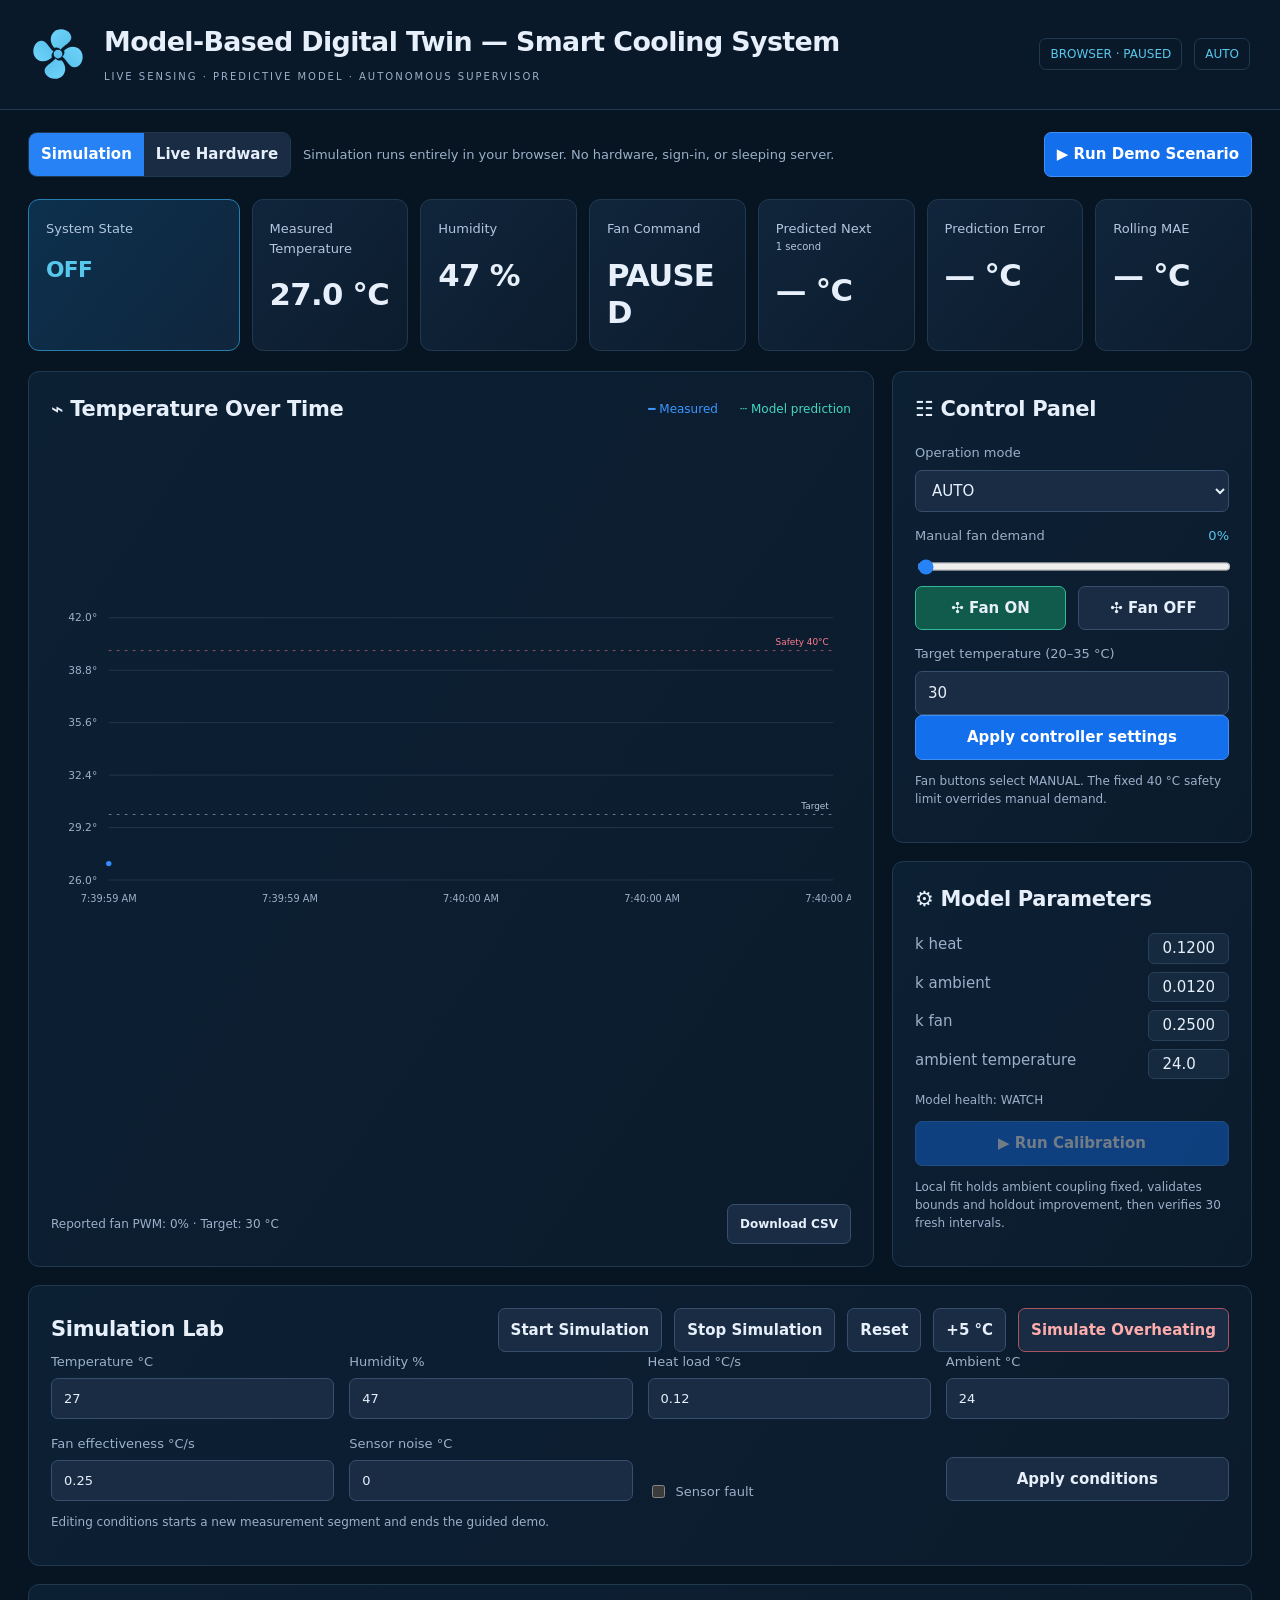
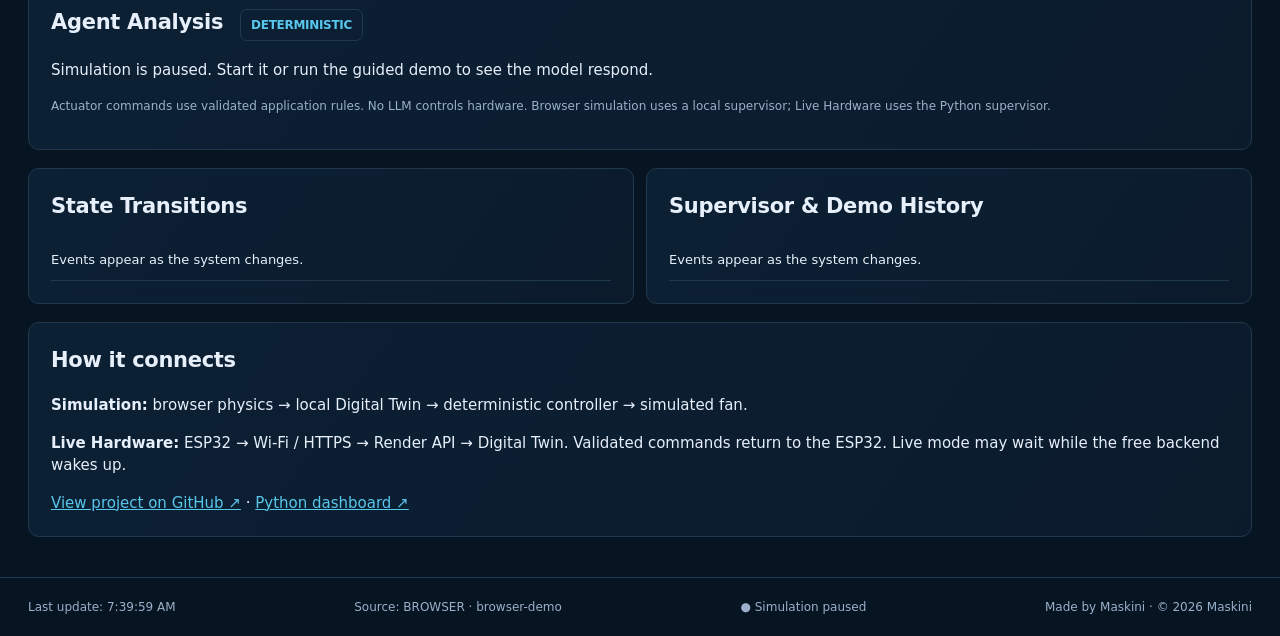
==== web/index.html @ 8b924af4 "Add instant browser simulation dashboard and GitHub Pages frontend" ====
<!doctype html><html lang="en"><head><meta charset="utf-8"><meta name="viewport" content="width=device-width,initial-scale=1"><meta name="description" content="Interactive Model-Based Smart Cooling Digital Twin by Maskini. Run a free browser simulation with deterministic safety control, thermal prediction and model calibration."><title>Smart Cooling Digital Twin · Maskini</title><link rel="icon" href="fan.svg" type="image/svg+xml"><link rel="stylesheet" href="style.css"><script type="module" src="app.mjs"></script></head><body>
<header><div class="brand"><img src="fan.svg" alt="" width="56" height="56"><div><h1>Model-Based Digital Twin <span>— Smart Cooling System</span></h1><p>LIVE SENSING · PREDICTIVE MODEL · AUTONOMOUS SUPERVISOR</p></div></div><div class="badges"><span id="connection" class="badge">BROWSER · READY</span><span id="modeBadge" class="badge">AUTO</span></div></header>
<main><section class="modebar"><div class="segmented" aria-label="Operating mode"><button id="simulation" aria-pressed="true">Simulation</button><button id="live" aria-pressed="false">Live Hardware</button></div><p id="modeHelp">Simulation runs entirely in your browser. No hardware, sign-in, or sleeping server.</p><button id="demo" class="primary">▶ Run Demo Scenario</button></section>
<div id="notice" role="status" aria-live="polite"></div>
<section class="metrics" aria-label="System overview">
<article class="state-card"><label>System State</label><strong id="state">OFF</strong></article><article><label>Measured Temperature</label><strong id="temperature">27.0 <small>°C</small></strong></article><article><label>Humidity</label><strong id="humidity">47 <small>%</small></strong></article><article><label>Fan Command</label><strong id="fan">PAUSED</strong></article><article><label>Predicted Next <small id="horizon">1 second</small></label><strong id="prediction">—</strong></article><article><label>Prediction Error</label><strong id="error">—</strong></article><article><label>Rolling MAE</label><strong id="mae">—</strong></article></section>
<div class="workspace"><section class="panel chart-panel"><div class="panel-title"><h2>⌁ Temperature Over Time</h2><div class="legend"><span>━ Measured</span><span>┄ Model prediction</span></div></div><svg id="chart" viewBox="0 0 900 380" role="img" aria-label="Measured and predicted temperature over time"></svg><div class="chart-bottom"><span id="chartHelp">Start the simulation to collect measurements.</span><button id="download">Download CSV</button></div></section>
<aside><section class="panel"><h2>☷ Control Panel</h2><form id="controller"><label for="controlMode">Operation mode</label><select id="controlMode"><option>AUTO</option><option>MANUAL</option></select><label for="manual">Manual fan demand <output id="manualValue">0%</output></label><input id="manual" type="range" min="0" max="100" value="0"><div class="two"><button type="button" id="fanOn" class="on">✣ Fan ON</button><button type="button" id="fanOff">✣ Fan OFF</button></div><label for="target">Target temperature (20–35 °C)</label><input id="target" type="number" min="20" max="35" step="0.5" value="30" required><button class="primary" type="submit">Apply controller settings</button><p class="muted">Fan buttons select MANUAL. The fixed 40 °C safety limit overrides manual demand.</p></form><details id="owner"><summary>Owner access</summary><p>Live controls require your backend admin token. It is held only in memory for this tab.</p><label for="token">Admin API token</label><input id="token" type="password" autocomplete="off"><button id="unlock">Use token</button><button id="lock">Lock controls</button></details></section>
<section class="panel"><h2>⚙ Model Parameters</h2><dl id="parameters"></dl><p id="modelHealth" class="muted"></p><button id="calibrate" class="primary">▶ Run Calibration</button><p class="muted" id="calibrationHelp">Browser fit holds ambient coupling fixed, validates bounds and holdout improvement, then verifies 30 fresh intervals.</p></section></aside></div>
<section id="lab" class="panel"><div class="panel-title"><h2>Simulation Lab</h2><div class="buttons"><button id="start">Start Simulation</button><button id="stop">Stop Simulation</button><button id="reset">Reset</button><button id="increase">+5 °C</button><button id="overheat" class="danger">Simulate Overheating</button></div></div><form id="conditions" class="conditions"><label>Temperature °C<input id="editTemperature" type="number" min="-40" max="60" step="0.1" value="27" required></label><label>Humidity %<input id="editHumidity" type="number" min="0" max="100" step="1" value="47" required></label><label>Heat load °C/s<input id="heat" type="number" min="0" max="2" step="0.01" value="0.12" required></label><label>Ambient °C<input id="ambient" type="number" min="-10" max="50" step="0.1" value="24" required></label><label>Fan effectiveness °C/s<input id="effect" type="number" min="0" max="3" step="0.01" value="0.25" required></label><label>Sensor noise °C<input id="noise" type="number" min="0" max="1" step="0.01" value="0" required></label><label class="check"><input id="fault" type="checkbox">Sensor fault</label><button type="submit">Apply conditions</button></form><p class="muted">Editing conditions starts a new measurement segment and ends the guided demo.</p></section>
<section id="scenarioPanel" class="panel" hidden><h2 id="scenarioTitle">Guided Demo</h2><div class="steps"><span data-phase="NORMAL">1 · Normal</span><span data-phase="HEATING">2 · Heating</span><span data-phase="OVERHEATING">3 · Overheating</span><span data-phase="RECOVERING">4 · Recovering</span><span data-phase="COMPLETE">5 · Cooling off</span></div></section>
<section class="panel agent"><h2>Agent Analysis <span class="badge">DETERMINISTIC</span></h2><p id="analysis"></p><p class="muted">Actuator commands use validated application rules. No LLM controls hardware. Browser simulation uses a local supervisor; Live Hardware uses the Python supervisor.</p></section>
<div class="two bottom-panels"><section class="panel"><h2>State Transitions</h2><ol id="transitions" class="timeline"></ol></section><section class="panel"><h2>Supervisor & Demo History</h2><ol id="events" class="timeline"></ol></section></div>
<section class="panel architecture"><h2>How it connects</h2><p><b>Simulation:</b> browser physics → local Digital Twin → deterministic controller → simulated fan.</p><p><b>Live Hardware:</b> ESP32 → Wi-Fi / HTTPS → Render API → Digital Twin. Validated commands return to the ESP32. Live mode may wait while the free backend wakes up.</p><a href="https://github.com/Maskini/model-based-smart-cooling-digital-twin">View project on GitHub ↗</a> · <a href="https://smart-cooling-twin-demo.onrender.com/" target="_blank" rel="noopener">Python dashboard ↗</a></section>
</main><footer><span id="updated">Last update: —</span><span id="transport">Source: browser physics</span><span id="receiving">● Simulation paused</span><span>Made by Maskini · © 2026 Maskini</span></footer><noscript>This interactive simulation requires JavaScript. You can also visit the Python dashboard linked above.</noscript></body></html>
---- web/style.css ----
:root{color-scheme:dark;--bg:#071421;--panel:#0c1e31;--edge:#20394f;--text:#e6effa;--muted:#9bb0c9;--blue:#2782f5;--cyan:#58c7ec;--green:#38e7aa}*{box-sizing:border-box}body{margin:0;background:var(--bg);color:var(--text);font:15px/1.5 system-ui,-apple-system,BlinkMacSystemFont,"Segoe UI",sans-serif}header{display:flex;align-items:center;justify-content:space-between;gap:20px;padding:25px 30px;border-bottom:1px solid var(--edge);background:#0a1929}.brand{display:flex;align-items:center;gap:18px}.brand img{flex-shrink:0}.brand h1{font-size:clamp(20px,2.1vw,32px);line-height:1.3;margin:0;letter-spacing:-.6px}.brand p{font-size:10px;color:var(--muted);letter-spacing:2px;margin:9px 0 0}.badges,.buttons,.modebar,.panel-title,.chart-bottom{display:flex;align-items:center;gap:12px;flex-wrap:wrap}.badge{font-size:12px;display:inline-block;border:1px solid var(--edge);border-radius:7px;padding:6px 10px;color:var(--cyan);white-space:nowrap}main{max-width:2000px;margin:auto;padding:22px 28px}.modebar{margin-bottom:22px}.modebar p{flex:1;color:var(--muted);font-size:13px}.segmented{display:flex;background:#14283e;border:1px solid var(--edge);border-radius:9px;overflow:hidden}.segmented button{border:0;border-radius:0}.segmented button[aria-pressed=true]{background:var(--blue);color:white}.metrics{display:grid;grid-template-columns:1.35fr repeat(6,1fr);gap:12px;margin:20px 0}.metrics article{padding:19px 17px;min-height:140px;border:1px solid var(--edge);border-radius:11px;background:linear-gradient(130deg,#10253b,#0c1c2e)}.metrics label{display:block;color:#b3c6df;font-size:13px}.metrics strong{display:block;font-size:clamp(20px,2.4vw,37px);margin-top:18px;letter-spacing:-.7px;line-height:1.2;overflow-wrap:anywhere}.metrics small{font-size:14px;font-weight:400}.metrics label small{display:block;font-size:10px}.metrics .state-card{border-color:#287daf;background:linear-gradient(130deg,#0c304d,#10263d);color:var(--cyan)}#state{font-size:clamp(18px,1.7vw,29px)}.workspace{display:grid;grid-template-columns:minmax(0,2.35fr) minmax(295px,1fr);gap:18px}.panel{border:1px solid var(--edge);border-radius:11px;padding:22px;background:linear-gradient(125deg,#0c2034,#0b1b2c);margin-bottom:18px;min-width:0}h2{font-size:21px;margin:0 0 18px;letter-spacing:-.3px}.panel-title{justify-content:space-between}.panel-title h2{margin:0}.legend{display:flex;gap:22px;color:#3c97ff;font-size:12px}.legend span+span{color:#45d6c2}.chart-panel{display:flex;flex-direction:column}.chart-panel svg{width:100%;flex:1;min-height:330px;max-height:620px;margin-top:25px}.chart-bottom{justify-content:space-between;font-size:12px;color:var(--muted);margin-top:auto}button,select,input{font:inherit;color:var(--text);border:1px solid #354f6d;border-radius:7px;background:#192c44;padding:10px 12px;min-width:0}button{cursor:pointer;transition:background .15s,border-color .15s;font-weight:600}button:hover{background:#244469;border-color:#4b8ac4}button:disabled{opacity:.42;cursor:not-allowed}.primary{background:#146fec;border-color:#408ff6;color:white}.primary:hover{background:#2988fb}.on{background:#105b4b;border-color:#36b996}.danger{border-color:#aa5361;color:#ffacac}button:focus-visible,input:focus-visible,select:focus-visible,a:focus-visible{outline:3px solid var(--cyan);outline-offset:3px}form>label{display:block;color:var(--muted);font-size:13px;margin:14px 0 7px}#controller input,#controller select,#controller>button{width:100%}input[type=range]{padding:0;accent-color:var(--blue);height:25px}output{float:right;color:var(--cyan)}.two{display:grid;grid-template-columns:1fr 1fr;gap:12px}.muted{color:var(--muted);font-size:12px}.conditions{display:grid;grid-template-columns:repeat(4,1fr);gap:15px;align-items:end}.conditions input:not([type=checkbox]){display:block;width:100%;margin-top:6px}.conditions label{margin:0}.check{display:flex;align-items:center;gap:8px}details{margin-top:15px;color:var(--muted);font-size:13px}summary{cursor:pointer}details input{width:100%;margin:8px 0}dl{display:grid;grid-template-columns:1fr auto;gap:8px;margin:10px 0}dt{color:var(--muted)}dd{margin:0;background:#15293f;border:1px solid #2a4059;border-radius:6px;padding:3px 13px;font-variant-numeric:tabular-nums}#calibrate{width:100%}.steps{display:flex;gap:12px;flex-wrap:wrap}.steps span{border:1px solid var(--edge);padding:10px 17px;border-radius:8px;color:var(--muted)}.steps .active{border-color:var(--green);color:var(--green);background:#10352f}.timeline{list-style:none;padding:0;margin:0;max-height:250px;overflow:auto;font-size:13px}.timeline li{border-bottom:1px solid var(--edge);padding:10px 0}.timeline time{color:var(--muted);font-size:11px;display:block}a{color:var(--cyan)}footer{display:flex;gap:20px;justify-content:space-between;flex-wrap:wrap;border-top:1px solid var(--edge);padding:20px 28px;font-size:12px;color:var(--muted)}#notice:not(:empty){padding:12px 17px;background:#243040;border-left:3px solid #edb862;border-radius:6px;margin-bottom:15px}.good{color:var(--green)!important}.bad{color:#ff818b!important}[hidden]{display:none!important}.agent h2 .badge{margin-left:10px}#receiving.good{animation:pulse 2s infinite}@keyframes pulse{50%{opacity:.55}}@media(prefers-reduced-motion:reduce){*{animation:none!important;transition:none!important}}@media(max-width:1200px){.metrics{grid-template-columns:repeat(4,1fr)}.metrics article{min-height:115px}.metrics strong{font-size:28px}header{align-items:flex-start;flex-direction:column}}@media(max-width:800px){main{padding:15px}.workspace{grid-template-columns:1fr}.metrics{grid-template-columns:repeat(2,1fr)}.metrics article:last-child{grid-column:1/-1}.conditions{grid-template-columns:repeat(2,1fr)}.bottom-panels{grid-template-columns:1fr}.brand h1 span{display:block;font-size:16px}.brand img{width:44px;height:44px}header{padding:20px 15px}.panel{padding:17px}.chart-panel svg{min-height:260px}.modebar p{flex-basis:100%}.chart-panel .panel-title{gap:8px}.buttons button{font-size:12px}.badges{gap:6px}}
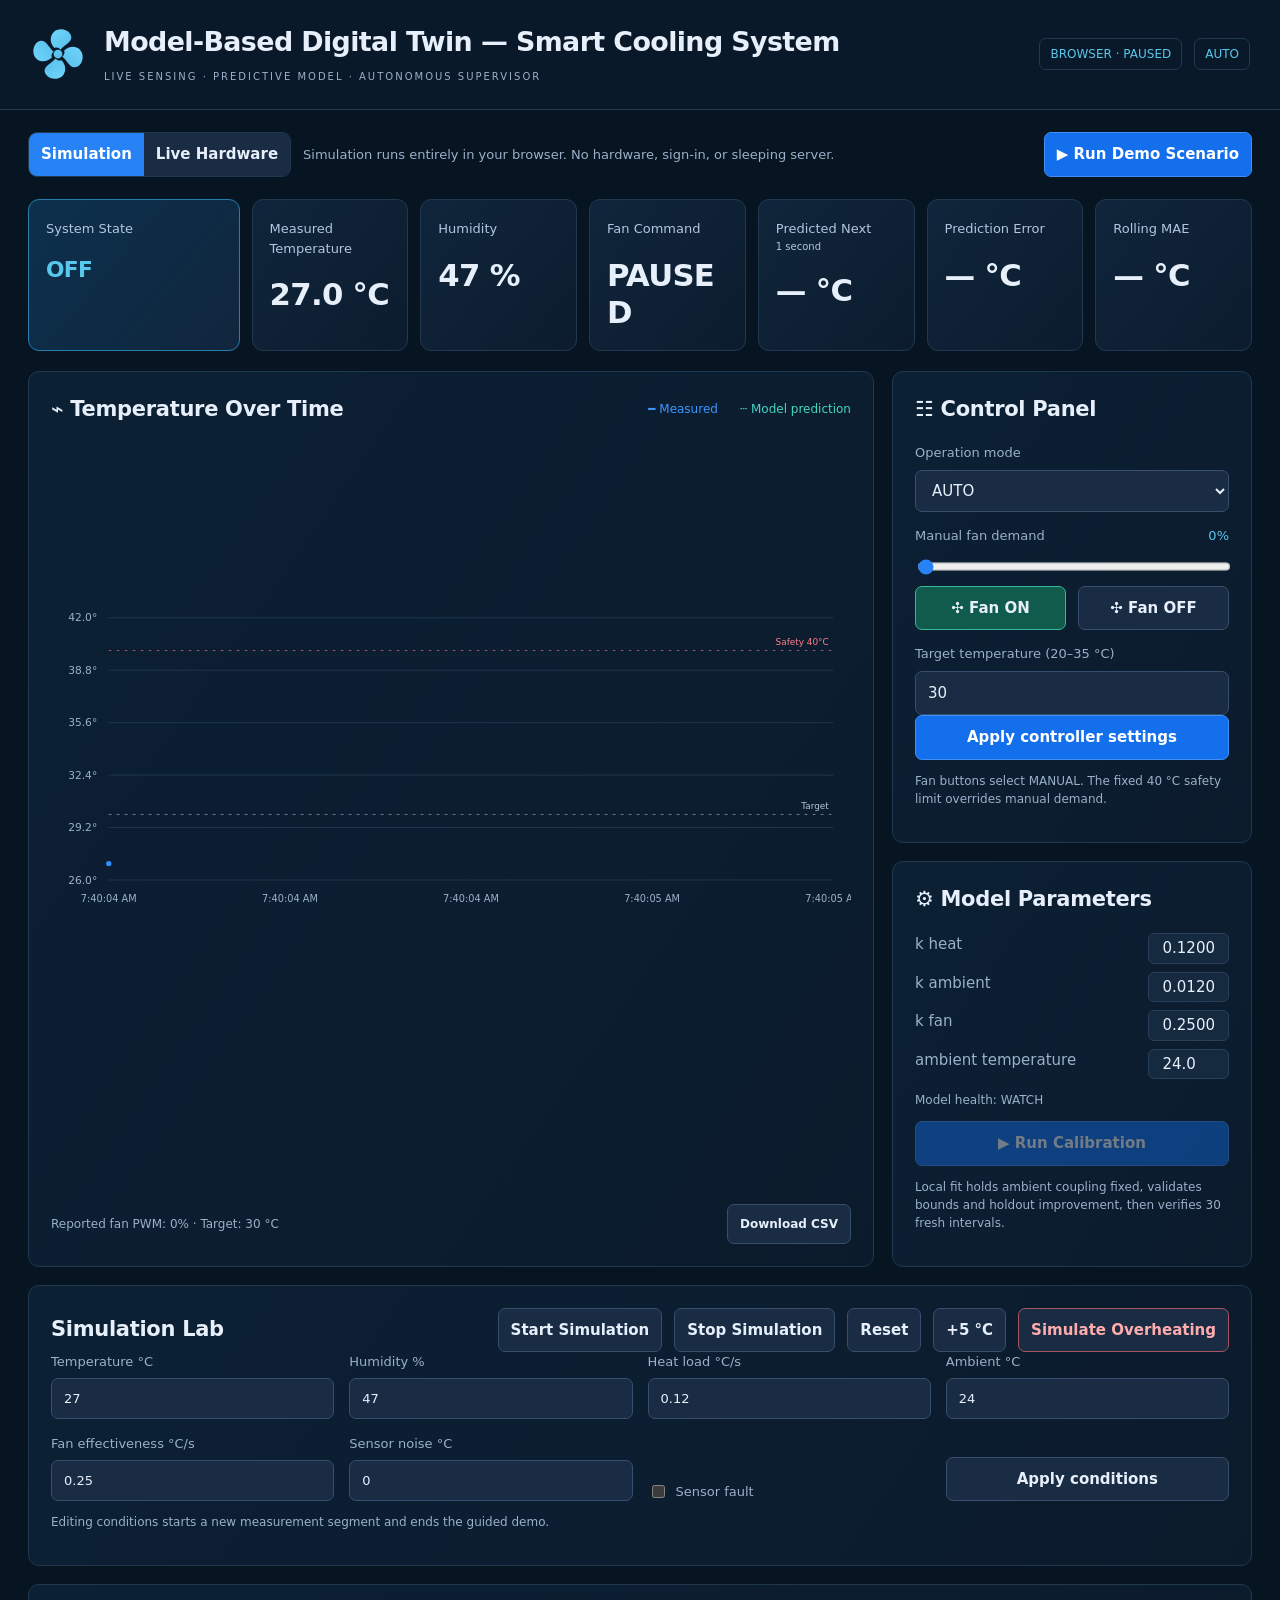
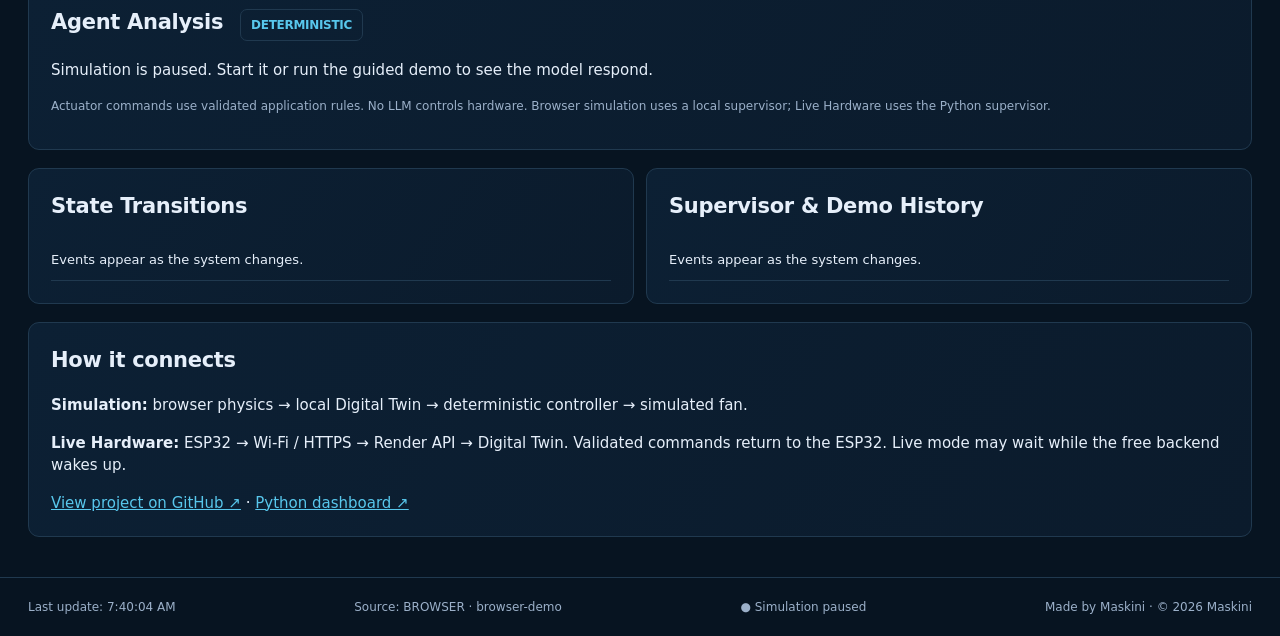
==== commit 6967e6ca: "Format browser dashboard source for maintenance" ====
--- a/web/index.html
+++ b/web/index.html
@@ -1,15 +1,283 @@
-<!doctype html><html lang="en"><head><meta charset="utf-8"><meta name="viewport" content="width=device-width,initial-scale=1"><meta name="description" content="Interactive Model-Based Smart Cooling Digital Twin by Maskini. Run a free browser simulation with deterministic safety control, thermal prediction and model calibration."><title>Smart Cooling Digital Twin · Maskini</title><link rel="icon" href="fan.svg" type="image/svg+xml"><link rel="stylesheet" href="style.css"><script type="module" src="app.mjs"></script></head><body>
-<header><div class="brand"><img src="fan.svg" alt="" width="56" height="56"><div><h1>Model-Based Digital Twin <span>— Smart Cooling System</span></h1><p>LIVE SENSING · PREDICTIVE MODEL · AUTONOMOUS SUPERVISOR</p></div></div><div class="badges"><span id="connection" class="badge">BROWSER · READY</span><span id="modeBadge" class="badge">AUTO</span></div></header>
-<main><section class="modebar"><div class="segmented" aria-label="Operating mode"><button id="simulation" aria-pressed="true">Simulation</button><button id="live" aria-pressed="false">Live Hardware</button></div><p id="modeHelp">Simulation runs entirely in your browser. No hardware, sign-in, or sleeping server.</p><button id="demo" class="primary">▶ Run Demo Scenario</button></section>
-<div id="notice" role="status" aria-live="polite"></div>
-<section class="metrics" aria-label="System overview">
-<article class="state-card"><label>System State</label><strong id="state">OFF</strong></article><article><label>Measured Temperature</label><strong id="temperature">27.0 <small>°C</small></strong></article><article><label>Humidity</label><strong id="humidity">47 <small>%</small></strong></article><article><label>Fan Command</label><strong id="fan">PAUSED</strong></article><article><label>Predicted Next <small id="horizon">1 second</small></label><strong id="prediction">—</strong></article><article><label>Prediction Error</label><strong id="error">—</strong></article><article><label>Rolling MAE</label><strong id="mae">—</strong></article></section>
-<div class="workspace"><section class="panel chart-panel"><div class="panel-title"><h2>⌁ Temperature Over Time</h2><div class="legend"><span>━ Measured</span><span>┄ Model prediction</span></div></div><svg id="chart" viewBox="0 0 900 380" role="img" aria-label="Measured and predicted temperature over time"></svg><div class="chart-bottom"><span id="chartHelp">Start the simulation to collect measurements.</span><button id="download">Download CSV</button></div></section>
-<aside><section class="panel"><h2>☷ Control Panel</h2><form id="controller"><label for="controlMode">Operation mode</label><select id="controlMode"><option>AUTO</option><option>MANUAL</option></select><label for="manual">Manual fan demand <output id="manualValue">0%</output></label><input id="manual" type="range" min="0" max="100" value="0"><div class="two"><button type="button" id="fanOn" class="on">✣ Fan ON</button><button type="button" id="fanOff">✣ Fan OFF</button></div><label for="target">Target temperature (20–35 °C)</label><input id="target" type="number" min="20" max="35" step="0.5" value="30" required><button class="primary" type="submit">Apply controller settings</button><p class="muted">Fan buttons select MANUAL. The fixed 40 °C safety limit overrides manual demand.</p></form><details id="owner"><summary>Owner access</summary><p>Live controls require your backend admin token. It is held only in memory for this tab.</p><label for="token">Admin API token</label><input id="token" type="password" autocomplete="off"><button id="unlock">Use token</button><button id="lock">Lock controls</button></details></section>
-<section class="panel"><h2>⚙ Model Parameters</h2><dl id="parameters"></dl><p id="modelHealth" class="muted"></p><button id="calibrate" class="primary">▶ Run Calibration</button><p class="muted" id="calibrationHelp">Browser fit holds ambient coupling fixed, validates bounds and holdout improvement, then verifies 30 fresh intervals.</p></section></aside></div>
-<section id="lab" class="panel"><div class="panel-title"><h2>Simulation Lab</h2><div class="buttons"><button id="start">Start Simulation</button><button id="stop">Stop Simulation</button><button id="reset">Reset</button><button id="increase">+5 °C</button><button id="overheat" class="danger">Simulate Overheating</button></div></div><form id="conditions" class="conditions"><label>Temperature °C<input id="editTemperature" type="number" min="-40" max="60" step="0.1" value="27" required></label><label>Humidity %<input id="editHumidity" type="number" min="0" max="100" step="1" value="47" required></label><label>Heat load °C/s<input id="heat" type="number" min="0" max="2" step="0.01" value="0.12" required></label><label>Ambient °C<input id="ambient" type="number" min="-10" max="50" step="0.1" value="24" required></label><label>Fan effectiveness °C/s<input id="effect" type="number" min="0" max="3" step="0.01" value="0.25" required></label><label>Sensor noise °C<input id="noise" type="number" min="0" max="1" step="0.01" value="0" required></label><label class="check"><input id="fault" type="checkbox">Sensor fault</label><button type="submit">Apply conditions</button></form><p class="muted">Editing conditions starts a new measurement segment and ends the guided demo.</p></section>
-<section id="scenarioPanel" class="panel" hidden><h2 id="scenarioTitle">Guided Demo</h2><div class="steps"><span data-phase="NORMAL">1 · Normal</span><span data-phase="HEATING">2 · Heating</span><span data-phase="OVERHEATING">3 · Overheating</span><span data-phase="RECOVERING">4 · Recovering</span><span data-phase="COMPLETE">5 · Cooling off</span></div></section>
-<section class="panel agent"><h2>Agent Analysis <span class="badge">DETERMINISTIC</span></h2><p id="analysis"></p><p class="muted">Actuator commands use validated application rules. No LLM controls hardware. Browser simulation uses a local supervisor; Live Hardware uses the Python supervisor.</p></section>
-<div class="two bottom-panels"><section class="panel"><h2>State Transitions</h2><ol id="transitions" class="timeline"></ol></section><section class="panel"><h2>Supervisor & Demo History</h2><ol id="events" class="timeline"></ol></section></div>
-<section class="panel architecture"><h2>How it connects</h2><p><b>Simulation:</b> browser physics → local Digital Twin → deterministic controller → simulated fan.</p><p><b>Live Hardware:</b> ESP32 → Wi-Fi / HTTPS → Render API → Digital Twin. Validated commands return to the ESP32. Live mode may wait while the free backend wakes up.</p><a href="https://github.com/Maskini/model-based-smart-cooling-digital-twin">View project on GitHub ↗</a> · <a href="https://smart-cooling-twin-demo.onrender.com/" target="_blank" rel="noopener">Python dashboard ↗</a></section>
-</main><footer><span id="updated">Last update: —</span><span id="transport">Source: browser physics</span><span id="receiving">● Simulation paused</span><span>Made by Maskini · © 2026 Maskini</span></footer><noscript>This interactive simulation requires JavaScript. You can also visit the Python dashboard linked above.</noscript></body></html>
+<!doctype html>
+<html lang="en">
+  <head>
+    <meta charset="utf-8" />
+    <meta name="viewport" content="width=device-width,initial-scale=1" />
+    <meta
+      name="description"
+      content="Interactive Model-Based Smart Cooling Digital Twin by Maskini. Run a free browser simulation with deterministic safety control, thermal prediction and model calibration."
+    />
+    <title>Smart Cooling Digital Twin · Maskini</title>
+    <link rel="icon" href="fan.svg" type="image/svg+xml" />
+    <link rel="stylesheet" href="style.css" />
+    <script type="module" src="app.mjs"></script>
+  </head>
+  <body>
+    <header>
+      <div class="brand">
+        <img src="fan.svg" alt="" width="56" height="56" />
+        <div>
+          <h1>Model-Based Digital Twin <span>— Smart Cooling System</span></h1>
+          <p>LIVE SENSING · PREDICTIVE MODEL · AUTONOMOUS SUPERVISOR</p>
+        </div>
+      </div>
+      <div class="badges">
+        <span id="connection" class="badge">BROWSER · READY</span
+        ><span id="modeBadge" class="badge">AUTO</span>
+      </div>
+    </header>
+    <main>
+      <section class="modebar">
+        <div class="segmented" aria-label="Operating mode">
+          <button id="simulation" aria-pressed="true">Simulation</button
+          ><button id="live" aria-pressed="false">Live Hardware</button>
+        </div>
+        <p id="modeHelp">
+          Simulation runs entirely in your browser. No hardware, sign-in, or
+          sleeping server.
+        </p>
+        <button id="demo" class="primary">▶ Run Demo Scenario</button>
+      </section>
+      <div id="notice" role="status" aria-live="polite"></div>
+      <section class="metrics" aria-label="System overview">
+        <article class="state-card">
+          <label>System State</label><strong id="state">OFF</strong>
+        </article>
+        <article>
+          <label>Measured Temperature</label
+          ><strong id="temperature">27.0 <small>°C</small></strong>
+        </article>
+        <article>
+          <label>Humidity</label
+          ><strong id="humidity">47 <small>%</small></strong>
+        </article>
+        <article>
+          <label>Fan Command</label><strong id="fan">PAUSED</strong>
+        </article>
+        <article>
+          <label>Predicted Next <small id="horizon">1 second</small></label
+          ><strong id="prediction">—</strong>
+        </article>
+        <article>
+          <label>Prediction Error</label><strong id="error">—</strong>
+        </article>
+        <article><label>Rolling MAE</label><strong id="mae">—</strong></article>
+      </section>
+      <div class="workspace">
+        <section class="panel chart-panel">
+          <div class="panel-title">
+            <h2>⌁ Temperature Over Time</h2>
+            <div class="legend">
+              <span>━ Measured</span><span>┄ Model prediction</span>
+            </div>
+          </div>
+          <svg
+            id="chart"
+            viewBox="0 0 900 380"
+            role="img"
+            aria-label="Measured and predicted temperature over time"
+          ></svg>
+          <div class="chart-bottom">
+            <span id="chartHelp"
+              >Start the simulation to collect measurements.</span
+            ><button id="download">Download CSV</button>
+          </div>
+        </section>
+        <aside>
+          <section class="panel">
+            <h2>☷ Control Panel</h2>
+            <form id="controller">
+              <label for="controlMode">Operation mode</label
+              ><select id="controlMode">
+                <option>AUTO</option>
+                <option>MANUAL</option></select
+              ><label for="manual"
+                >Manual fan demand <output id="manualValue">0%</output></label
+              ><input id="manual" type="range" min="0" max="100" value="0" />
+              <div class="two">
+                <button type="button" id="fanOn" class="on">✣ Fan ON</button
+                ><button type="button" id="fanOff">✣ Fan OFF</button>
+              </div>
+              <label for="target">Target temperature (20–35 °C)</label
+              ><input
+                id="target"
+                type="number"
+                min="20"
+                max="35"
+                step="0.5"
+                value="30"
+                required
+              /><button class="primary" type="submit">
+                Apply controller settings
+              </button>
+              <p class="muted">
+                Fan buttons select MANUAL. The fixed 40 °C safety limit
+                overrides manual demand.
+              </p>
+            </form>
+            <details id="owner">
+              <summary>Owner access</summary>
+              <p>
+                Live controls require your backend admin token. It is held only
+                in memory for this tab.
+              </p>
+              <label for="token">Admin API token</label
+              ><input id="token" type="password" autocomplete="off" /><button
+                id="unlock"
+              >
+                Use token</button
+              ><button id="lock">Lock controls</button>
+            </details>
+          </section>
+          <section class="panel">
+            <h2>⚙ Model Parameters</h2>
+            <dl id="parameters"></dl>
+            <p id="modelHealth" class="muted"></p>
+            <button id="calibrate" class="primary">▶ Run Calibration</button>
+            <p class="muted" id="calibrationHelp">
+              Browser fit holds ambient coupling fixed, validates bounds and
+              holdout improvement, then verifies 30 fresh intervals.
+            </p>
+          </section>
+        </aside>
+      </div>
+      <section id="lab" class="panel">
+        <div class="panel-title">
+          <h2>Simulation Lab</h2>
+          <div class="buttons">
+            <button id="start">Start Simulation</button
+            ><button id="stop">Stop Simulation</button
+            ><button id="reset">Reset</button
+            ><button id="increase">+5 °C</button
+            ><button id="overheat" class="danger">Simulate Overheating</button>
+          </div>
+        </div>
+        <form id="conditions" class="conditions">
+          <label
+            >Temperature °C<input
+              id="editTemperature"
+              type="number"
+              min="-40"
+              max="60"
+              step="0.1"
+              value="27"
+              required /></label
+          ><label
+            >Humidity %<input
+              id="editHumidity"
+              type="number"
+              min="0"
+              max="100"
+              step="1"
+              value="47"
+              required /></label
+          ><label
+            >Heat load °C/s<input
+              id="heat"
+              type="number"
+              min="0"
+              max="2"
+              step="0.01"
+              value="0.12"
+              required /></label
+          ><label
+            >Ambient °C<input
+              id="ambient"
+              type="number"
+              min="-10"
+              max="50"
+              step="0.1"
+              value="24"
+              required /></label
+          ><label
+            >Fan effectiveness °C/s<input
+              id="effect"
+              type="number"
+              min="0"
+              max="3"
+              step="0.01"
+              value="0.25"
+              required /></label
+          ><label
+            >Sensor noise °C<input
+              id="noise"
+              type="number"
+              min="0"
+              max="1"
+              step="0.01"
+              value="0"
+              required /></label
+          ><label class="check"
+            ><input id="fault" type="checkbox" />Sensor fault</label
+          ><button type="submit">Apply conditions</button>
+        </form>
+        <p class="muted">
+          Editing conditions starts a new measurement segment and ends the
+          guided demo.
+        </p>
+      </section>
+      <section id="scenarioPanel" class="panel" hidden>
+        <h2 id="scenarioTitle">Guided Demo</h2>
+        <div class="steps">
+          <span data-phase="NORMAL">1 · Normal</span
+          ><span data-phase="HEATING">2 · Heating</span
+          ><span data-phase="OVERHEATING">3 · Overheating</span
+          ><span data-phase="RECOVERING">4 · Recovering</span
+          ><span data-phase="COMPLETE">5 · Cooling off</span>
+        </div>
+      </section>
+      <section class="panel agent">
+        <h2>Agent Analysis <span class="badge">DETERMINISTIC</span></h2>
+        <p id="analysis"></p>
+        <p class="muted">
+          Actuator commands use validated application rules. No LLM controls
+          hardware. Browser simulation uses a local supervisor; Live Hardware
+          uses the Python supervisor.
+        </p>
+      </section>
+      <div class="two bottom-panels">
+        <section class="panel">
+          <h2>State Transitions</h2>
+          <ol id="transitions" class="timeline"></ol>
+        </section>
+        <section class="panel">
+          <h2>Supervisor & Demo History</h2>
+          <ol id="events" class="timeline"></ol>
+        </section>
+      </div>
+      <section class="panel architecture">
+        <h2>How it connects</h2>
+        <p>
+          <b>Simulation:</b> browser physics → local Digital Twin →
+          deterministic controller → simulated fan.
+        </p>
+        <p>
+          <b>Live Hardware:</b> ESP32 → Wi-Fi / HTTPS → Render API → Digital
+          Twin. Validated commands return to the ESP32. Live mode may wait while
+          the free backend wakes up.
+        </p>
+        <a
+          href="https://github.com/Maskini/model-based-smart-cooling-digital-twin"
+          >View project on GitHub ↗</a
+        >
+        ·
+        <a
+          href="https://smart-cooling-twin-demo.onrender.com/"
+          target="_blank"
+          rel="noopener"
+          >Python dashboard ↗</a
+        >
+      </section>
+    </main>
+    <footer>
+      <span id="updated">Last update: —</span
+      ><span id="transport">Source: browser physics</span
+      ><span id="receiving">● Simulation paused</span
+      ><span>Made by Maskini · © 2026 Maskini</span>
+    </footer>
+    <noscript
+      >This interactive simulation requires JavaScript. You can also visit the
+      Python dashboard linked above.</noscript
+    >
+  </body>
+</html>
--- a/web/style.css
+++ b/web/style.css
@@ -1 +1,465 @@
-:root{color-scheme:dark;--bg:#071421;--panel:#0c1e31;--edge:#20394f;--text:#e6effa;--muted:#9bb0c9;--blue:#2782f5;--cyan:#58c7ec;--green:#38e7aa}*{box-sizing:border-box}body{margin:0;background:var(--bg);color:var(--text);font:15px/1.5 system-ui,-apple-system,BlinkMacSystemFont,"Segoe UI",sans-serif}header{display:flex;align-items:center;justify-content:space-between;gap:20px;padding:25px 30px;border-bottom:1px solid var(--edge);background:#0a1929}.brand{display:flex;align-items:center;gap:18px}.brand img{flex-shrink:0}.brand h1{font-size:clamp(20px,2.1vw,32px);line-height:1.3;margin:0;letter-spacing:-.6px}.brand p{font-size:10px;color:var(--muted);letter-spacing:2px;margin:9px 0 0}.badges,.buttons,.modebar,.panel-title,.chart-bottom{display:flex;align-items:center;gap:12px;flex-wrap:wrap}.badge{font-size:12px;display:inline-block;border:1px solid var(--edge);border-radius:7px;padding:6px 10px;color:var(--cyan);white-space:nowrap}main{max-width:2000px;margin:auto;padding:22px 28px}.modebar{margin-bottom:22px}.modebar p{flex:1;color:var(--muted);font-size:13px}.segmented{display:flex;background:#14283e;border:1px solid var(--edge);border-radius:9px;overflow:hidden}.segmented button{border:0;border-radius:0}.segmented button[aria-pressed=true]{background:var(--blue);color:white}.metrics{display:grid;grid-template-columns:1.35fr repeat(6,1fr);gap:12px;margin:20px 0}.metrics article{padding:19px 17px;min-height:140px;border:1px solid var(--edge);border-radius:11px;background:linear-gradient(130deg,#10253b,#0c1c2e)}.metrics label{display:block;color:#b3c6df;font-size:13px}.metrics strong{display:block;font-size:clamp(20px,2.4vw,37px);margin-top:18px;letter-spacing:-.7px;line-height:1.2;overflow-wrap:anywhere}.metrics small{font-size:14px;font-weight:400}.metrics label small{display:block;font-size:10px}.metrics .state-card{border-color:#287daf;background:linear-gradient(130deg,#0c304d,#10263d);color:var(--cyan)}#state{font-size:clamp(18px,1.7vw,29px)}.workspace{display:grid;grid-template-columns:minmax(0,2.35fr) minmax(295px,1fr);gap:18px}.panel{border:1px solid var(--edge);border-radius:11px;padding:22px;background:linear-gradient(125deg,#0c2034,#0b1b2c);margin-bottom:18px;min-width:0}h2{font-size:21px;margin:0 0 18px;letter-spacing:-.3px}.panel-title{justify-content:space-between}.panel-title h2{margin:0}.legend{display:flex;gap:22px;color:#3c97ff;font-size:12px}.legend span+span{color:#45d6c2}.chart-panel{display:flex;flex-direction:column}.chart-panel svg{width:100%;flex:1;min-height:330px;max-height:620px;margin-top:25px}.chart-bottom{justify-content:space-between;font-size:12px;color:var(--muted);margin-top:auto}button,select,input{font:inherit;color:var(--text);border:1px solid #354f6d;border-radius:7px;background:#192c44;padding:10px 12px;min-width:0}button{cursor:pointer;transition:background .15s,border-color .15s;font-weight:600}button:hover{background:#244469;border-color:#4b8ac4}button:disabled{opacity:.42;cursor:not-allowed}.primary{background:#146fec;border-color:#408ff6;color:white}.primary:hover{background:#2988fb}.on{background:#105b4b;border-color:#36b996}.danger{border-color:#aa5361;color:#ffacac}button:focus-visible,input:focus-visible,select:focus-visible,a:focus-visible{outline:3px solid var(--cyan);outline-offset:3px}form>label{display:block;color:var(--muted);font-size:13px;margin:14px 0 7px}#controller input,#controller select,#controller>button{width:100%}input[type=range]{padding:0;accent-color:var(--blue);height:25px}output{float:right;color:var(--cyan)}.two{display:grid;grid-template-columns:1fr 1fr;gap:12px}.muted{color:var(--muted);font-size:12px}.conditions{display:grid;grid-template-columns:repeat(4,1fr);gap:15px;align-items:end}.conditions input:not([type=checkbox]){display:block;width:100%;margin-top:6px}.conditions label{margin:0}.check{display:flex;align-items:center;gap:8px}details{margin-top:15px;color:var(--muted);font-size:13px}summary{cursor:pointer}details input{width:100%;margin:8px 0}dl{display:grid;grid-template-columns:1fr auto;gap:8px;margin:10px 0}dt{color:var(--muted)}dd{margin:0;background:#15293f;border:1px solid #2a4059;border-radius:6px;padding:3px 13px;font-variant-numeric:tabular-nums}#calibrate{width:100%}.steps{display:flex;gap:12px;flex-wrap:wrap}.steps span{border:1px solid var(--edge);padding:10px 17px;border-radius:8px;color:var(--muted)}.steps .active{border-color:var(--green);color:var(--green);background:#10352f}.timeline{list-style:none;padding:0;margin:0;max-height:250px;overflow:auto;font-size:13px}.timeline li{border-bottom:1px solid var(--edge);padding:10px 0}.timeline time{color:var(--muted);font-size:11px;display:block}a{color:var(--cyan)}footer{display:flex;gap:20px;justify-content:space-between;flex-wrap:wrap;border-top:1px solid var(--edge);padding:20px 28px;font-size:12px;color:var(--muted)}#notice:not(:empty){padding:12px 17px;background:#243040;border-left:3px solid #edb862;border-radius:6px;margin-bottom:15px}.good{color:var(--green)!important}.bad{color:#ff818b!important}[hidden]{display:none!important}.agent h2 .badge{margin-left:10px}#receiving.good{animation:pulse 2s infinite}@keyframes pulse{50%{opacity:.55}}@media(prefers-reduced-motion:reduce){*{animation:none!important;transition:none!important}}@media(max-width:1200px){.metrics{grid-template-columns:repeat(4,1fr)}.metrics article{min-height:115px}.metrics strong{font-size:28px}header{align-items:flex-start;flex-direction:column}}@media(max-width:800px){main{padding:15px}.workspace{grid-template-columns:1fr}.metrics{grid-template-columns:repeat(2,1fr)}.metrics article:last-child{grid-column:1/-1}.conditions{grid-template-columns:repeat(2,1fr)}.bottom-panels{grid-template-columns:1fr}.brand h1 span{display:block;font-size:16px}.brand img{width:44px;height:44px}header{padding:20px 15px}.panel{padding:17px}.chart-panel svg{min-height:260px}.modebar p{flex-basis:100%}.chart-panel .panel-title{gap:8px}.buttons button{font-size:12px}.badges{gap:6px}}
+:root {
+  color-scheme: dark;
+  --bg: #071421;
+  --panel: #0c1e31;
+  --edge: #20394f;
+  --text: #e6effa;
+  --muted: #9bb0c9;
+  --blue: #2782f5;
+  --cyan: #58c7ec;
+  --green: #38e7aa;
+}
+* {
+  box-sizing: border-box;
+}
+body {
+  margin: 0;
+  background: var(--bg);
+  color: var(--text);
+  font:
+    15px/1.5 system-ui,
+    -apple-system,
+    BlinkMacSystemFont,
+    "Segoe UI",
+    sans-serif;
+}
+header {
+  display: flex;
+  align-items: center;
+  justify-content: space-between;
+  gap: 20px;
+  padding: 25px 30px;
+  border-bottom: 1px solid var(--edge);
+  background: #0a1929;
+}
+.brand {
+  display: flex;
+  align-items: center;
+  gap: 18px;
+}
+.brand img {
+  flex-shrink: 0;
+}
+.brand h1 {
+  font-size: clamp(20px, 2.1vw, 32px);
+  line-height: 1.3;
+  margin: 0;
+  letter-spacing: -0.6px;
+}
+.brand p {
+  font-size: 10px;
+  color: var(--muted);
+  letter-spacing: 2px;
+  margin: 9px 0 0;
+}
+.badges,
+.buttons,
+.modebar,
+.panel-title,
+.chart-bottom {
+  display: flex;
+  align-items: center;
+  gap: 12px;
+  flex-wrap: wrap;
+}
+.badge {
+  font-size: 12px;
+  display: inline-block;
+  border: 1px solid var(--edge);
+  border-radius: 7px;
+  padding: 6px 10px;
+  color: var(--cyan);
+  white-space: nowrap;
+}
+main {
+  max-width: 2000px;
+  margin: auto;
+  padding: 22px 28px;
+}
+.modebar {
+  margin-bottom: 22px;
+}
+.modebar p {
+  flex: 1;
+  color: var(--muted);
+  font-size: 13px;
+}
+.segmented {
+  display: flex;
+  background: #14283e;
+  border: 1px solid var(--edge);
+  border-radius: 9px;
+  overflow: hidden;
+}
+.segmented button {
+  border: 0;
+  border-radius: 0;
+}
+.segmented button[aria-pressed="true"] {
+  background: var(--blue);
+  color: white;
+}
+.metrics {
+  display: grid;
+  grid-template-columns: 1.35fr repeat(6, 1fr);
+  gap: 12px;
+  margin: 20px 0;
+}
+.metrics article {
+  padding: 19px 17px;
+  min-height: 140px;
+  border: 1px solid var(--edge);
+  border-radius: 11px;
+  background: linear-gradient(130deg, #10253b, #0c1c2e);
+}
+.metrics label {
+  display: block;
+  color: #b3c6df;
+  font-size: 13px;
+}
+.metrics strong {
+  display: block;
+  font-size: clamp(20px, 2.4vw, 37px);
+  margin-top: 18px;
+  letter-spacing: -0.7px;
+  line-height: 1.2;
+  overflow-wrap: anywhere;
+}
+.metrics small {
+  font-size: 14px;
+  font-weight: 400;
+}
+.metrics label small {
+  display: block;
+  font-size: 10px;
+}
+.metrics .state-card {
+  border-color: #287daf;
+  background: linear-gradient(130deg, #0c304d, #10263d);
+  color: var(--cyan);
+}
+#state {
+  font-size: clamp(18px, 1.7vw, 29px);
+}
+.workspace {
+  display: grid;
+  grid-template-columns: minmax(0, 2.35fr) minmax(295px, 1fr);
+  gap: 18px;
+}
+.panel {
+  border: 1px solid var(--edge);
+  border-radius: 11px;
+  padding: 22px;
+  background: linear-gradient(125deg, #0c2034, #0b1b2c);
+  margin-bottom: 18px;
+  min-width: 0;
+}
+h2 {
+  font-size: 21px;
+  margin: 0 0 18px;
+  letter-spacing: -0.3px;
+}
+.panel-title {
+  justify-content: space-between;
+}
+.panel-title h2 {
+  margin: 0;
+}
+.legend {
+  display: flex;
+  gap: 22px;
+  color: #3c97ff;
+  font-size: 12px;
+}
+.legend span + span {
+  color: #45d6c2;
+}
+.chart-panel {
+  display: flex;
+  flex-direction: column;
+}
+.chart-panel svg {
+  width: 100%;
+  flex: 1;
+  min-height: 330px;
+  max-height: 620px;
+  margin-top: 25px;
+}
+.chart-bottom {
+  justify-content: space-between;
+  font-size: 12px;
+  color: var(--muted);
+  margin-top: auto;
+}
+button,
+select,
+input {
+  font: inherit;
+  color: var(--text);
+  border: 1px solid #354f6d;
+  border-radius: 7px;
+  background: #192c44;
+  padding: 10px 12px;
+  min-width: 0;
+}
+button {
+  cursor: pointer;
+  transition:
+    background 0.15s,
+    border-color 0.15s;
+  font-weight: 600;
+}
+button:hover {
+  background: #244469;
+  border-color: #4b8ac4;
+}
+button:disabled {
+  opacity: 0.42;
+  cursor: not-allowed;
+}
+.primary {
+  background: #146fec;
+  border-color: #408ff6;
+  color: white;
+}
+.primary:hover {
+  background: #2988fb;
+}
+.on {
+  background: #105b4b;
+  border-color: #36b996;
+}
+.danger {
+  border-color: #aa5361;
+  color: #ffacac;
+}
+button:focus-visible,
+input:focus-visible,
+select:focus-visible,
+a:focus-visible {
+  outline: 3px solid var(--cyan);
+  outline-offset: 3px;
+}
+form > label {
+  display: block;
+  color: var(--muted);
+  font-size: 13px;
+  margin: 14px 0 7px;
+}
+#controller input,
+#controller select,
+#controller > button {
+  width: 100%;
+}
+input[type="range"] {
+  padding: 0;
+  accent-color: var(--blue);
+  height: 25px;
+}
+output {
+  float: right;
+  color: var(--cyan);
+}
+.two {
+  display: grid;
+  grid-template-columns: 1fr 1fr;
+  gap: 12px;
+}
+.muted {
+  color: var(--muted);
+  font-size: 12px;
+}
+.conditions {
+  display: grid;
+  grid-template-columns: repeat(4, 1fr);
+  gap: 15px;
+  align-items: end;
+}
+.conditions input:not([type="checkbox"]) {
+  display: block;
+  width: 100%;
+  margin-top: 6px;
+}
+.conditions label {
+  margin: 0;
+}
+.check {
+  display: flex;
+  align-items: center;
+  gap: 8px;
+}
+details {
+  margin-top: 15px;
+  color: var(--muted);
+  font-size: 13px;
+}
+summary {
+  cursor: pointer;
+}
+details input {
+  width: 100%;
+  margin: 8px 0;
+}
+dl {
+  display: grid;
+  grid-template-columns: 1fr auto;
+  gap: 8px;
+  margin: 10px 0;
+}
+dt {
+  color: var(--muted);
+}
+dd {
+  margin: 0;
+  background: #15293f;
+  border: 1px solid #2a4059;
+  border-radius: 6px;
+  padding: 3px 13px;
+  font-variant-numeric: tabular-nums;
+}
+#calibrate {
+  width: 100%;
+}
+.steps {
+  display: flex;
+  gap: 12px;
+  flex-wrap: wrap;
+}
+.steps span {
+  border: 1px solid var(--edge);
+  padding: 10px 17px;
+  border-radius: 8px;
+  color: var(--muted);
+}
+.steps .active {
+  border-color: var(--green);
+  color: var(--green);
+  background: #10352f;
+}
+.timeline {
+  list-style: none;
+  padding: 0;
+  margin: 0;
+  max-height: 250px;
+  overflow: auto;
+  font-size: 13px;
+}
+.timeline li {
+  border-bottom: 1px solid var(--edge);
+  padding: 10px 0;
+}
+.timeline time {
+  color: var(--muted);
+  font-size: 11px;
+  display: block;
+}
+a {
+  color: var(--cyan);
+}
+footer {
+  display: flex;
+  gap: 20px;
+  justify-content: space-between;
+  flex-wrap: wrap;
+  border-top: 1px solid var(--edge);
+  padding: 20px 28px;
+  font-size: 12px;
+  color: var(--muted);
+}
+#notice:not(:empty) {
+  padding: 12px 17px;
+  background: #243040;
+  border-left: 3px solid #edb862;
+  border-radius: 6px;
+  margin-bottom: 15px;
+}
+.good {
+  color: var(--green) !important;
+}
+.bad {
+  color: #ff818b !important;
+}
+[hidden] {
+  display: none !important;
+}
+.agent h2 .badge {
+  margin-left: 10px;
+}
+#receiving.good {
+  animation: pulse 2s infinite;
+}
+@keyframes pulse {
+  50% {
+    opacity: 0.55;
+  }
+}
+@media (prefers-reduced-motion: reduce) {
+  * {
+    animation: none !important;
+    transition: none !important;
+  }
+}
+@media (max-width: 1200px) {
+  .metrics {
+    grid-template-columns: repeat(4, 1fr);
+  }
+  .metrics article {
+    min-height: 115px;
+  }
+  .metrics strong {
+    font-size: 28px;
+  }
+  header {
+    align-items: flex-start;
+    flex-direction: column;
+  }
+}
+@media (max-width: 800px) {
+  main {
+    padding: 15px;
+  }
+  .workspace {
+    grid-template-columns: 1fr;
+  }
+  .metrics {
+    grid-template-columns: repeat(2, 1fr);
+  }
+  .metrics article:last-child {
+    grid-column: 1/-1;
+  }
+  .conditions {
+    grid-template-columns: repeat(2, 1fr);
+  }
+  .bottom-panels {
+    grid-template-columns: 1fr;
+  }
+  .brand h1 span {
+    display: block;
+    font-size: 16px;
+  }
+  .brand img {
+    width: 44px;
+    height: 44px;
+  }
+  header {
+    padding: 20px 15px;
+  }
+  .panel {
+    padding: 17px;
+  }
+  .chart-panel svg {
+    min-height: 260px;
+  }
+  .modebar p {
+    flex-basis: 100%;
+  }
+  .chart-panel .panel-title {
+    gap: 8px;
+  }
+  .buttons button {
+    font-size: 12px;
+  }
+  .badges {
+    gap: 6px;
+  }
+}
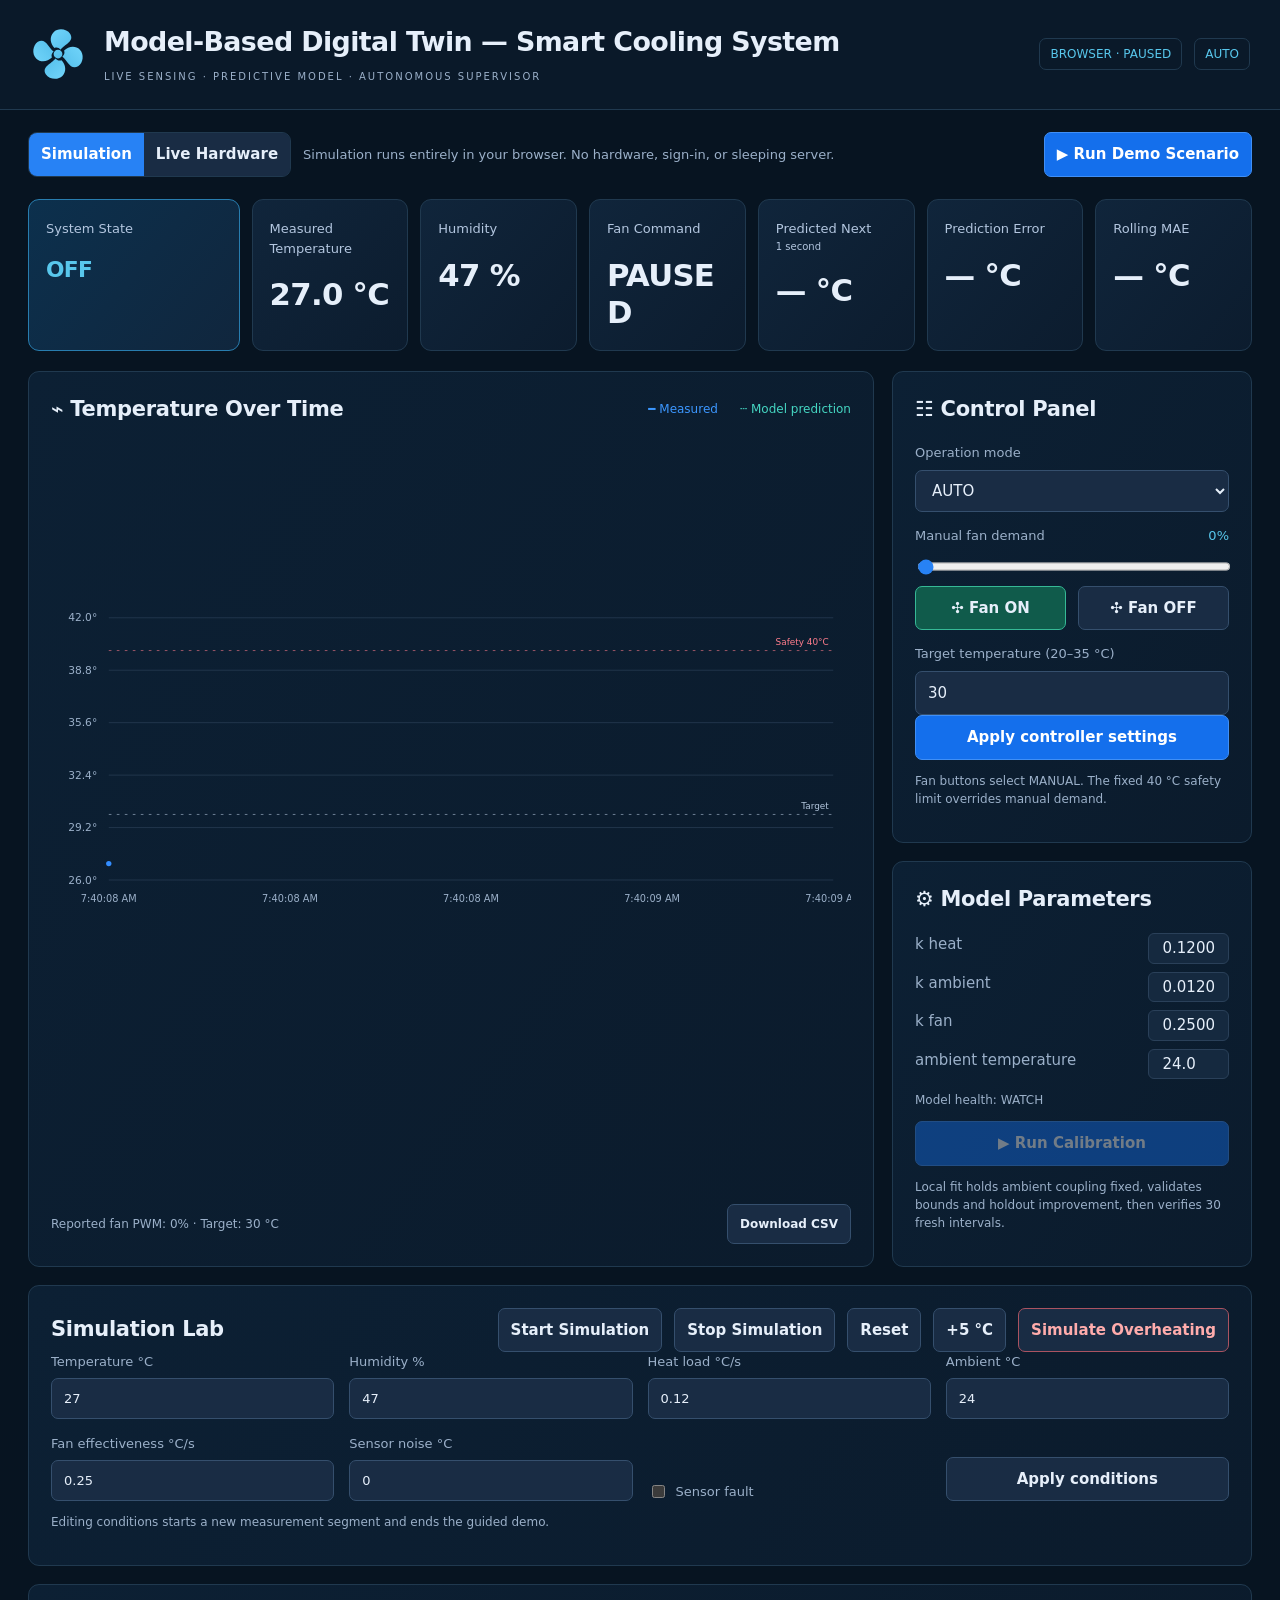
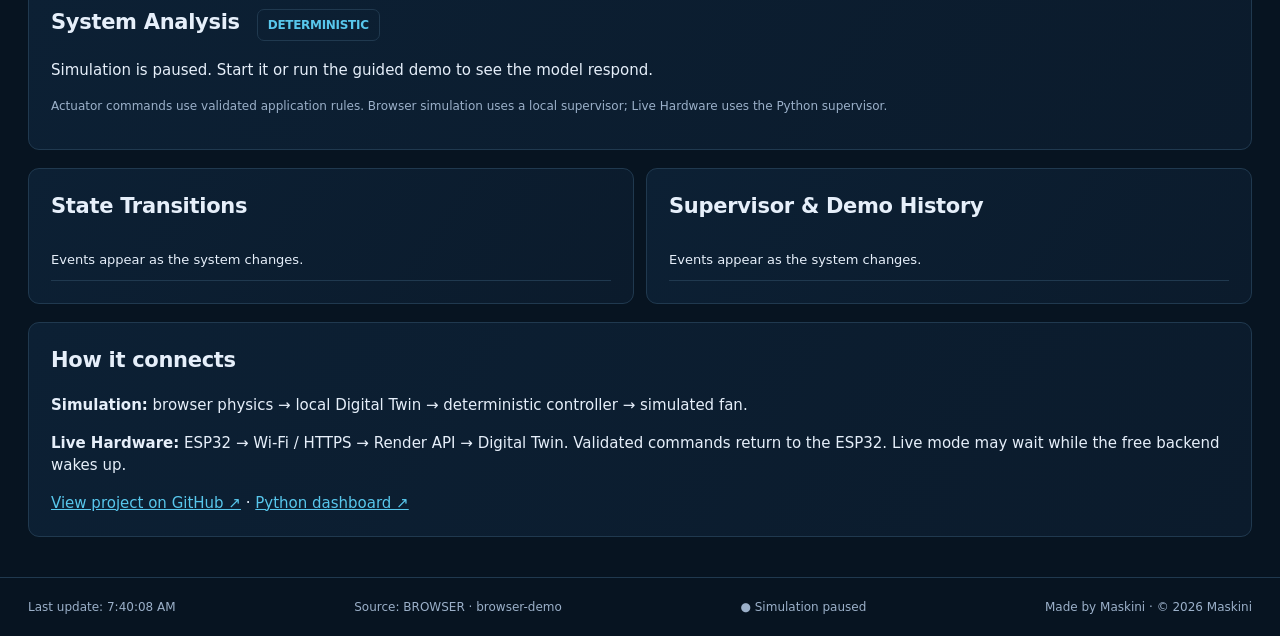
==== commit 19418ebf: "Publish Smart Cooling Digital Twin" ====
--- a/web/index.html
+++ b/web/index.html
@@ -227,11 +227,10 @@
         </div>
       </section>
       <section class="panel agent">
-        <h2>Agent Analysis <span class="badge">DETERMINISTIC</span></h2>
+        <h2>System Analysis <span class="badge">DETERMINISTIC</span></h2>
         <p id="analysis"></p>
         <p class="muted">
-          Actuator commands use validated application rules. No LLM controls
-          hardware. Browser simulation uses a local supervisor; Live Hardware
+          Actuator commands use validated application rules. Browser simulation uses a local supervisor; Live Hardware
           uses the Python supervisor.
         </p>
       </section>
